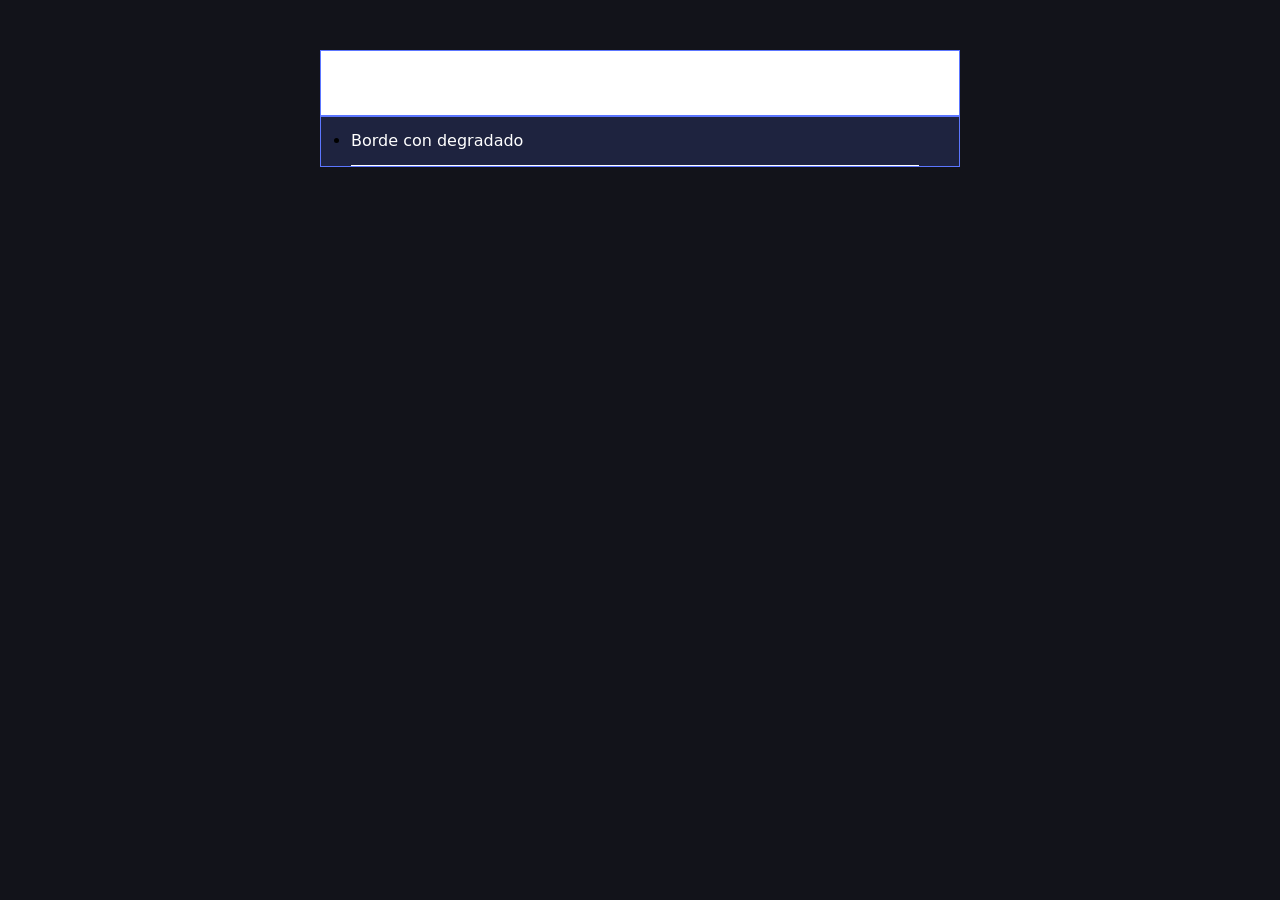
==== index.html @ ee75d784 "Update color variables and styles in index.html" ====
<!DOCTYPE html>
<html lang="es">

<head>
    <meta charset="utf-8">
    <title>Mis trabajos</title>
</head>
<style>
    :root {
        --fondo: #12131A;
        --title: #1D2030;
        --blanco: #ffffff;
        --contenido: #1e233f;
        --border: #5C76FF;
    }

    * {
        margin: 0;
        padding: 0;
        box-sizing: border-box;
    }

    body {
        display: flex;
        justify-content: center;
        align-items: center;
        background: var(--fondo);
        font-family: system-ui, -apple-system, "Segoe UI", Roboto, Arial, sans-serif;
        font-size: 16px;
    }

    h1 {
        text-align: center;
        color: var(--blanco);
        line-height: 2;
    }

    .contenedor {
        margin-top: 50px;
        display: flex;
        flex-direction: column;
        width: 50vw;
        height: 50vh;
    }

    .fila {
        padding: 10px 0 10px 0;
        border: 1px solid var(--border);
    }

    .fila-1 {
        background-color: var(--blanco);
        padding: 0px 30px 0px 30px;
    }

    .fila-2 {
        background-color: var(--contenido);
        padding: 0px 30px 0px 30px;
        color: var(--txt-title);
        line-height: 3;

    }

    a:link {
        color: var(--blanco);
        text-decoration: none;
    }

    a:visited {
        color: var(--blanco);
        text-decoration: none;
    }

    a:hover {

        color: #A7AFDA;
        text-decoration: none;
    }

    a:active {
        color: var(--blanco);
        ;
        text-decoration: none;
    }

    li {
        border-bottom: 1px solid var(--blanco);
        text-decoration: none;
        content: "➜";
        margin-right: 10px;
    }
</style>

<body>
    <div class="contenedor">
        <div class="fila fila-1">
            <h1>Mis trabajos</h1>
        </div>

        <div class="fila fila-2">
            <ul id="lista"></ul>
        </div>
    </div>
    <script>
        fetch("trabajos.json")
            .then(r => r.json())
            .then(trabajos => {
                const lista = document.getElementById("lista");
                trabajos.forEach(t => {
                    const li = document.createElement("li");
                    const a = document.createElement("a");
                    a.href = t.ruta;
                    a.textContent = t.titulo;
                    li.appendChild(a);
                    lista.appendChild(li);
                });
            })
            .catch(() => {
                document.getElementById("lista").textContent = "No se pudo cargar trabajos.json";
            });
    </script>
</body>

</html>
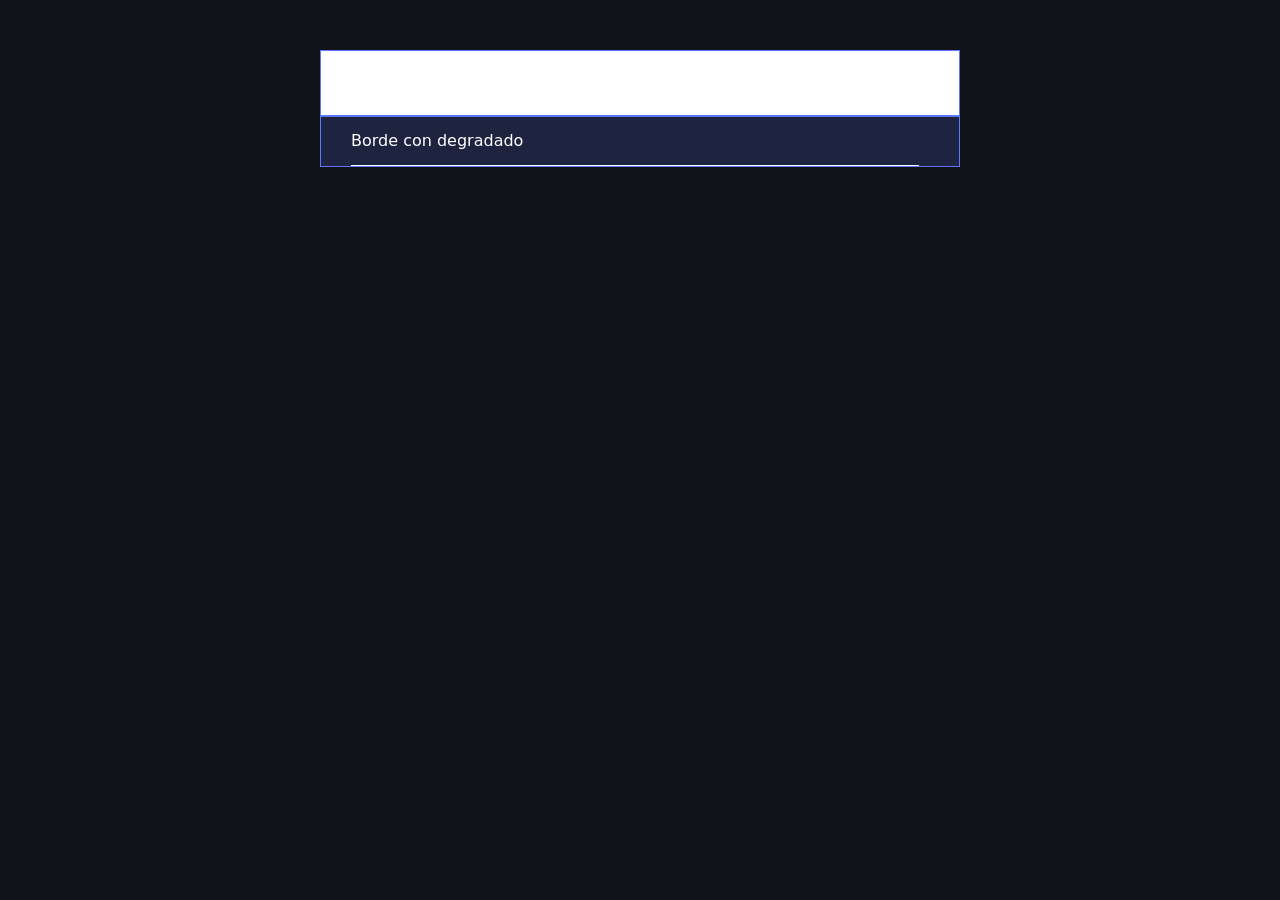
==== commit efd74d09: "Enhance list styles in index.html Added styles for unordered list and adjusted list item styles." ====
--- a/index.html
+++ b/index.html
@@ -83,11 +83,19 @@
         text-decoration: none;
     }
 
+    ul {
+        list-style: none;
+        padding: 0;
+    }
+
     li {
         border-bottom: 1px solid var(--blanco);
-        text-decoration: none;
         content: "➜";
         margin-right: 10px;
+    }
+
+    li:hover {
+        background-color: #333;
     }
 </style>
 
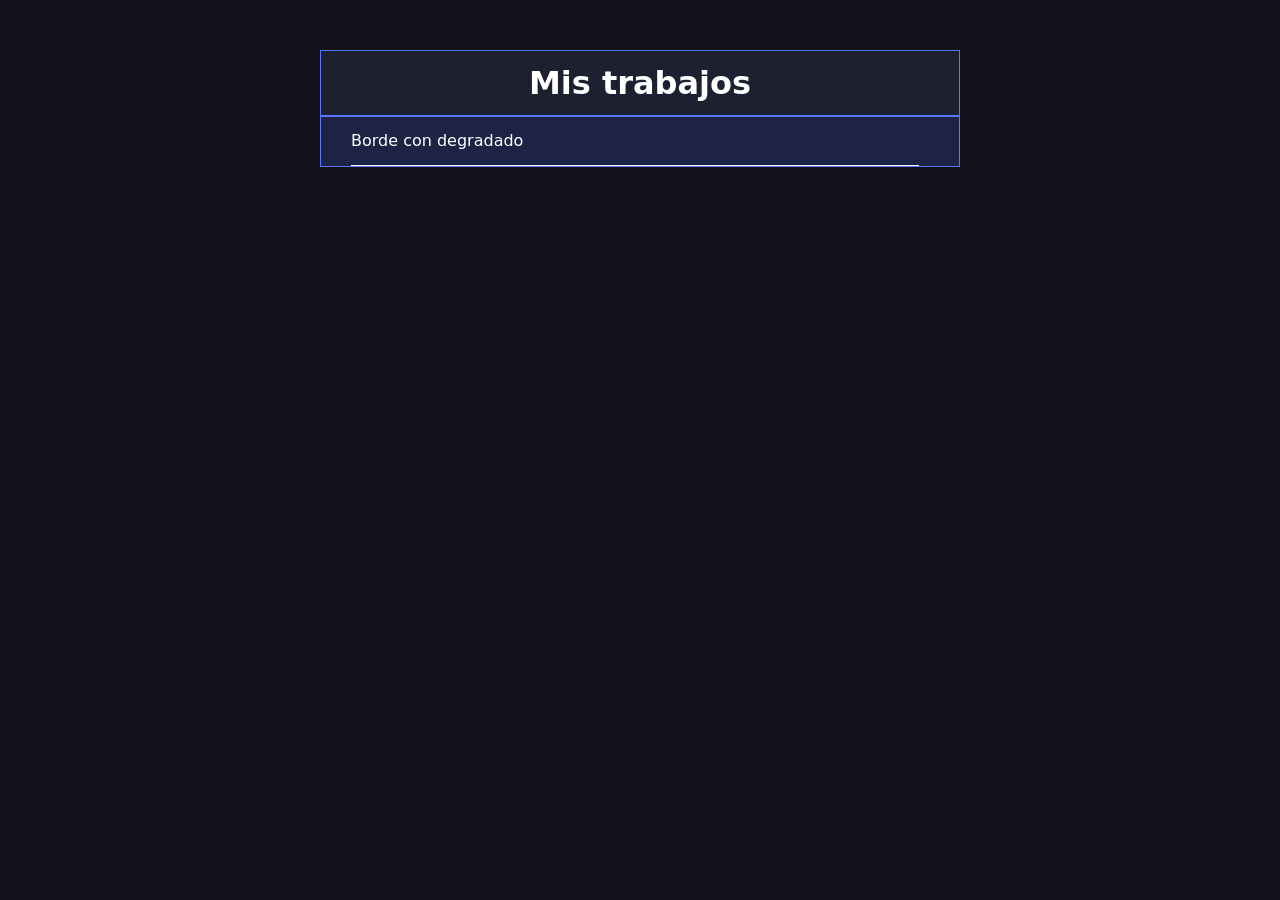
==== commit d5d29b99: "Update index.html" ====
--- a/index.html
+++ b/index.html
@@ -10,7 +10,7 @@
         --fondo: #12131A;
         --title: #1D2030;
         --blanco: #ffffff;
-        --contenido: #1e233f;
+        --contenido: #1D2344;
         --border: #5C76FF;
     }
 
@@ -49,7 +49,7 @@
     }
 
     .fila-1 {
-        background-color: var(--blanco);
+        background-color: var(--title);
         padding: 0px 30px 0px 30px;
     }
 
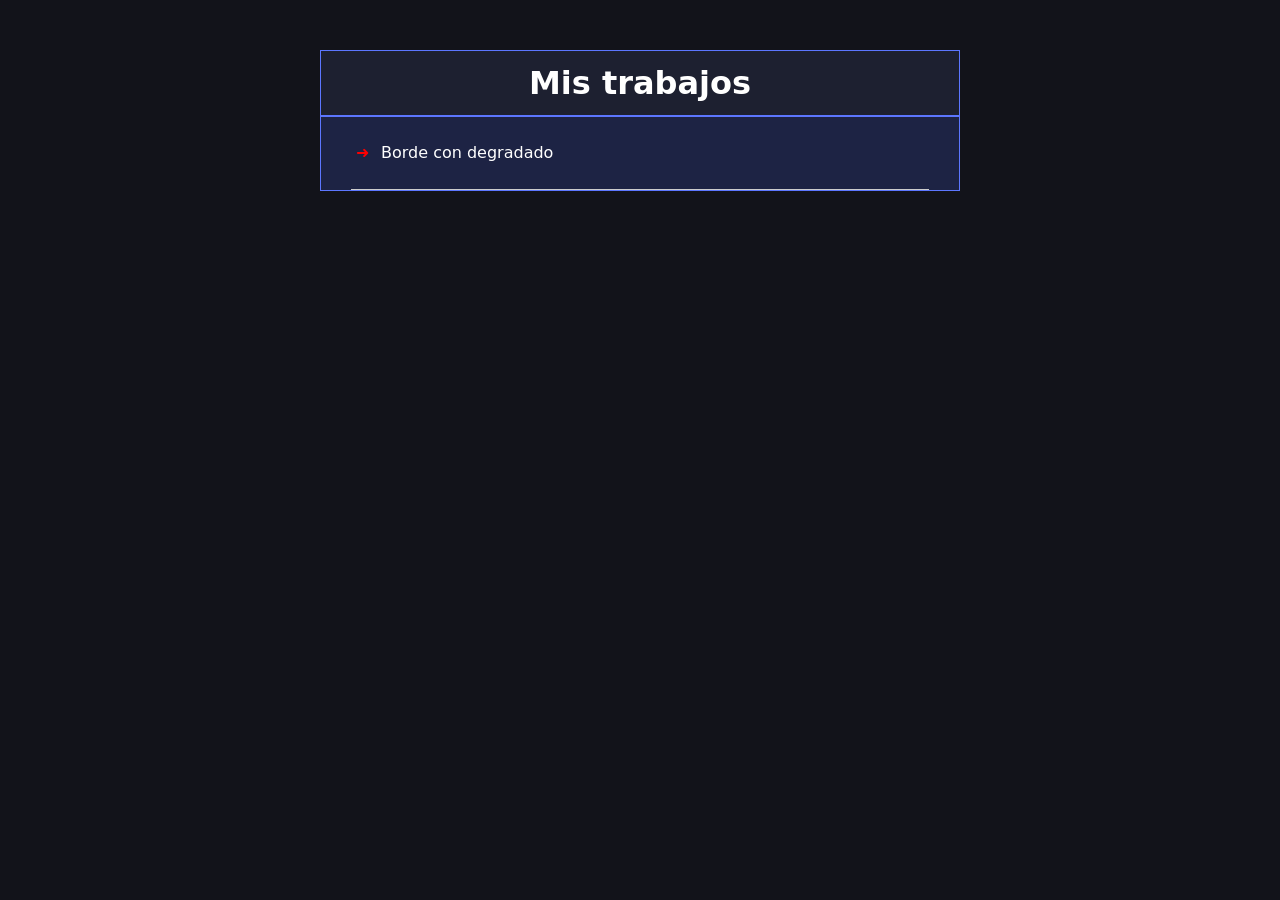
==== commit aa7b398f: "Refactor list item styles and hover effects" ====
--- a/index.html
+++ b/index.html
@@ -84,19 +84,29 @@
     }
 
     ul {
-        list-style: none;
-        padding: 0;
-    }
+    list-style: none;
+    padding: 0;
+}
 
-    li {
-        border-bottom: 1px solid var(--blanco);
-        content: "➜";
-        margin-right: 10px;
-    }
+li {
+    position: relative;
+    padding: 12px 12px 12px 30px;
+    border-bottom: 1px solid #ccc;
+}
 
-    li:hover {
-        background-color: #333;
-    }
+li::before {
+    content: "➜";
+    position: absolute;
+    left: 5px;
+    color: red;
+    font-size: 16px;
+}
+
+li:hover::before {
+    color: white;
+}
+
+
 </style>
 
 <body>
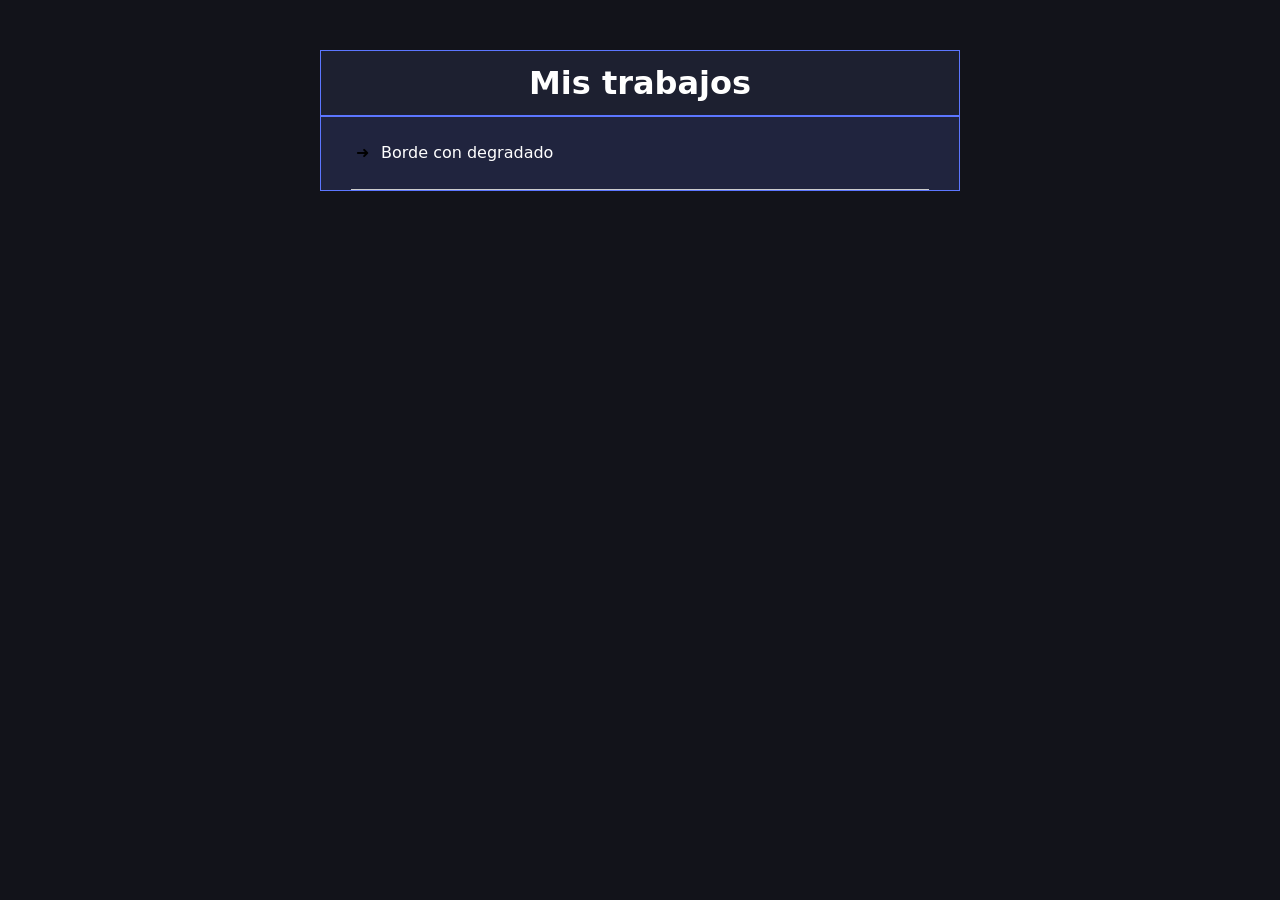
==== commit aa4d0c6c: "Update styles in index.html for improved layout" ====
--- a/index.html
+++ b/index.html
@@ -10,7 +10,7 @@
         --fondo: #12131A;
         --title: #1D2030;
         --blanco: #ffffff;
-        --contenido: #1D2344;
+        --contenido: #20243E;
         --border: #5C76FF;
     }
 
@@ -26,7 +26,10 @@
         align-items: center;
         background: var(--fondo);
         font-family: system-ui, -apple-system, "Segoe UI", Roboto, Arial, sans-serif;
-        font-size: 16px;
+    }
+
+    p {
+        font-size: 20px;
     }
 
     h1 {
@@ -79,34 +82,27 @@
 
     a:active {
         color: var(--blanco);
-        ;
         text-decoration: none;
     }
 
     ul {
-    list-style: none;
-    padding: 0;
-}
+        list-style: none;
+        padding: 0;
+    }
 
-li {
-    position: relative;
-    padding: 12px 12px 12px 30px;
-    border-bottom: 1px solid #ccc;
-}
+    li {
+        position: relative;
+        padding: 12px 12px 12px 30px;
+        border-bottom: 1px solid #ccc;
+    }
 
-li::before {
-    content: "➜";
-    position: absolute;
-    left: 5px;
-    color: red;
-    font-size: 16px;
-}
+    li::before {
+        content: "➜";
+        position: absolute;
+        left: 5px;
+    }
 
-li:hover::before {
-    color: white;
-}
-
-
+   
 </style>
 
 <body>
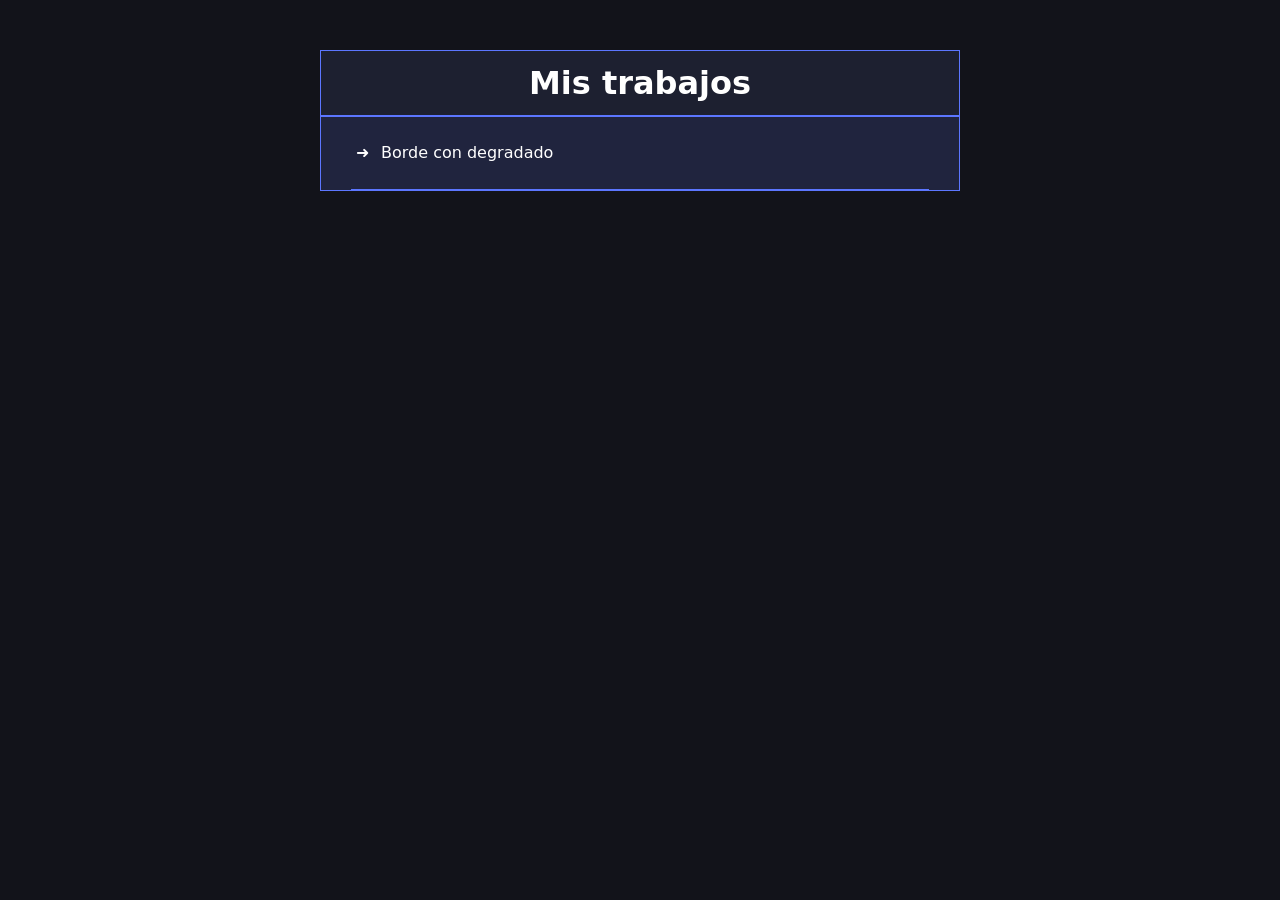
==== commit 14b12495: "Update list item styles and hover effects" ====
--- a/index.html
+++ b/index.html
@@ -93,16 +93,19 @@
     li {
         position: relative;
         padding: 12px 12px 12px 30px;
-        border-bottom: 1px solid #ccc;
+        border-bottom: 1px solid var(--border)
     }
 
     li::before {
         content: "➜";
         position: absolute;
+        color: #ffffff;
         left: 5px;
     }
 
-   
+    li:hover::before {
+        color: #A7AFDA;
+    }
 </style>
 
 <body>
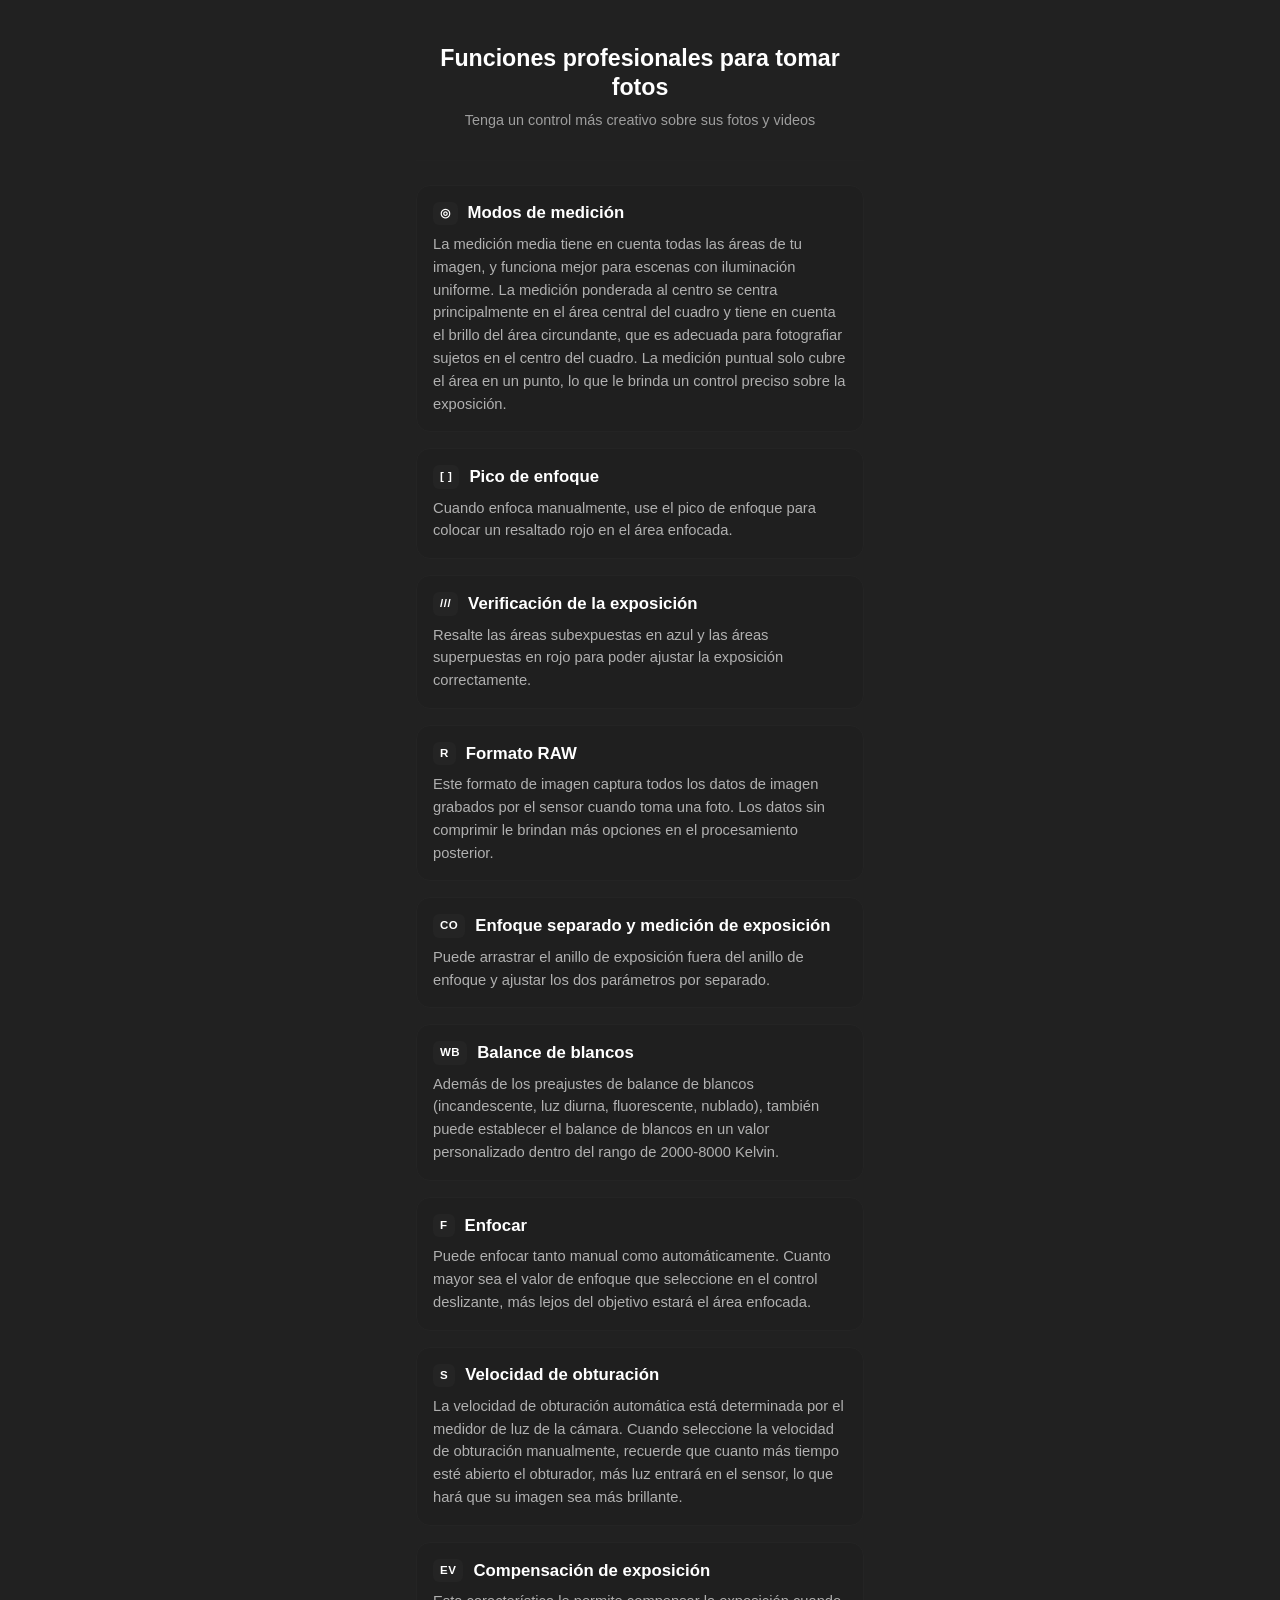
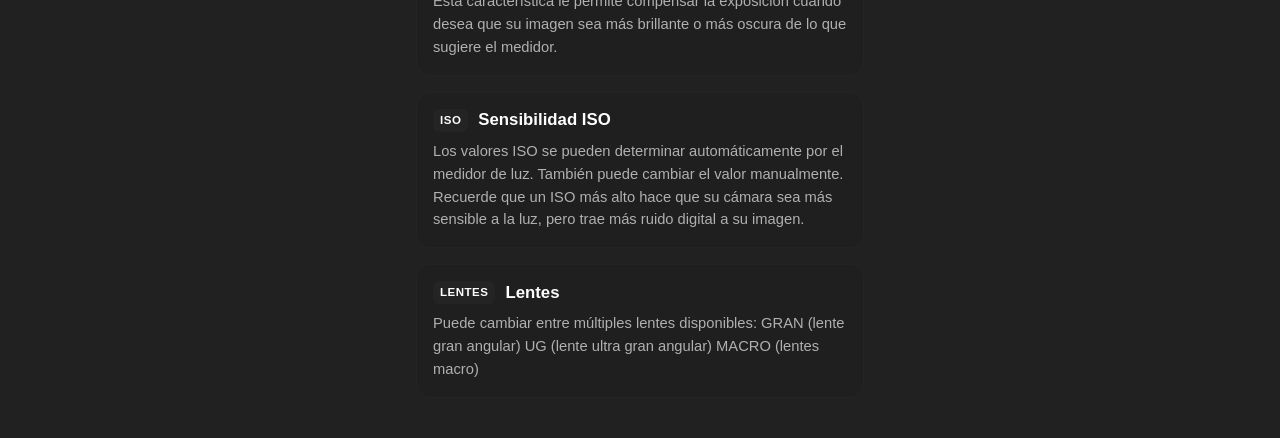
==== commit f74f2526: "Add files via upload" ====
--- a/index.html
+++ b/index.html
@@ -1,141 +1,209 @@
-<!DOCTYPE html>
-<html lang="es">
-
-<head>
-    <meta charset="utf-8">
-    <title>Mis trabajos</title>
-</head>
-<style>
-    :root {
-        --fondo: #12131A;
-        --title: #1D2030;
-        --blanco: #ffffff;
-        --contenido: #20243E;
-        --border: #5C76FF;
-    }
-
-    * {
-        margin: 0;
-        padding: 0;
-        box-sizing: border-box;
-    }
-
-    body {
-        display: flex;
-        justify-content: center;
-        align-items: center;
-        background: var(--fondo);
-        font-family: system-ui, -apple-system, "Segoe UI", Roboto, Arial, sans-serif;
-    }
-
-    p {
-        font-size: 20px;
-    }
-
-    h1 {
-        text-align: center;
-        color: var(--blanco);
-        line-height: 2;
-    }
-
-    .contenedor {
-        margin-top: 50px;
-        display: flex;
-        flex-direction: column;
-        width: 50vw;
-        height: 50vh;
-    }
-
-    .fila {
-        padding: 10px 0 10px 0;
-        border: 1px solid var(--border);
-    }
-
-    .fila-1 {
-        background-color: var(--title);
-        padding: 0px 30px 0px 30px;
-    }
-
-    .fila-2 {
-        background-color: var(--contenido);
-        padding: 0px 30px 0px 30px;
-        color: var(--txt-title);
-        line-height: 3;
-
-    }
-
-    a:link {
-        color: var(--blanco);
-        text-decoration: none;
-    }
-
-    a:visited {
-        color: var(--blanco);
-        text-decoration: none;
-    }
-
-    a:hover {
-
-        color: #A7AFDA;
-        text-decoration: none;
-    }
-
-    a:active {
-        color: var(--blanco);
-        text-decoration: none;
-    }
-
-    ul {
-        list-style: none;
-        padding: 0;
-    }
-
-    li {
-        position: relative;
-        padding: 12px 12px 12px 30px;
-        border-bottom: 1px solid var(--border)
-    }
-
-    li::before {
-        content: "➜";
-        position: absolute;
-        color: #ffffff;
-        left: 5px;
-    }
-
-    li:hover::before {
-        color: #A7AFDA;
-    }
-</style>
-
-<body>
-    <div class="contenedor">
-        <div class="fila fila-1">
-            <h1>Mis trabajos</h1>
-        </div>
-
-        <div class="fila fila-2">
-            <ul id="lista"></ul>
-        </div>
-    </div>
-    <script>
-        fetch("trabajos.json")
-            .then(r => r.json())
-            .then(trabajos => {
-                const lista = document.getElementById("lista");
-                trabajos.forEach(t => {
-                    const li = document.createElement("li");
-                    const a = document.createElement("a");
-                    a.href = t.ruta;
-                    a.textContent = t.titulo;
-                    li.appendChild(a);
-                    lista.appendChild(li);
-                });
-            })
-            .catch(() => {
-                document.getElementById("lista").textContent = "No se pudo cargar trabajos.json";
-            });
-    </script>
-</body>
-
-</html>
+<!DOCTYPE html>
+<html lang="es">
+
+<head>
+    <meta charset="UTF-8">
+    <meta name="viewport" content="width=device-width, initial-scale=1.0, maximum-scale=1.0, user-scalable=no">
+    <title>Funciones profesionales para tomar fotos</title>
+    <style>
+        * {
+            box-sizing: border-box;
+            margin: 0;
+            padding: 0;
+        }
+
+        body {
+            background-color: #212121;
+            color: #e5e5e5;
+            font-family: -apple-system, BlinkMacSystemFont, "Segoe UI", Roboto, Helvetica, Arial, sans-serif;
+            line-height: 1.5;
+            padding: 20px 16px 40px 16px;
+            max-width: 480px;
+            margin: 0 auto;
+            -webkit-font-smoothing: antialiased;
+        }
+
+        header {
+            text-align: center;
+            padding: 24px 8px 28px 8px;
+            border-bottom: 1px solid #222222;
+            margin-bottom: 24px;
+        }
+
+        h1 {
+            color: #ffffff;
+            font-size: 1.45rem;
+            font-weight: 600;
+            line-height: 1.25;
+            margin-bottom: 8px;
+        }
+
+        header p {
+            color: #9e9e9e;
+            font-size: 0.9rem;
+        }
+
+        main {
+            display: flex;
+            flex-direction: column;
+            gap: 16px;
+        }
+
+        section {
+            background-color: #1f1f1f;
+            border: 1px solid #242424;
+            border-radius: 14px;
+            padding: 16px;
+        }
+
+        .card-header {
+            display: flex;
+            align-items: center;
+            gap: 10px;
+            margin-bottom: 8px;
+        }
+
+        .badge {
+            background-color: #242424;
+            color: #ffffff;
+            font-size: 0.72rem;
+            font-weight: 700;
+            padding: 3px 7px;
+            border-radius: 6px;
+            letter-spacing: 0.5px;
+            flex-shrink: 0;
+        }
+
+        h2 {
+            color: #ffffff;
+            font-size: 1.05rem;
+            font-weight: 600;
+            line-height: 1.3;
+        }
+
+        section p {
+            color: #b0b0b0;
+            font-size: 0.92rem;
+            line-height: 1.55;
+        }
+    </style>
+</head>
+
+<body>
+
+    <header>
+        <h1>Funciones profesionales para tomar fotos</h1>
+        <p>Tenga un control más creativo sobre sus fotos y videos</p>
+    </header>
+
+    <main>
+
+        <section>
+            <div class="card-header">
+                <span class="badge">◎</span>
+                <h2>Modos de medición</h2>
+            </div>
+            <p>La medición media tiene en cuenta todas las áreas de tu imagen, y funciona mejor para escenas con
+                iluminación uniforme. La medición ponderada al centro se centra principalmente en el área central del
+                cuadro y tiene en cuenta el brillo del área circundante, que es adecuada para fotografiar sujetos en el
+                centro del cuadro. La medición puntual solo cubre el área en un punto, lo que le brinda un control
+                preciso sobre la exposición.</p>
+        </section>
+
+        <section>
+            <div class="card-header">
+                <span class="badge">[ ]</span>
+                <h2>Pico de enfoque</h2>
+            </div>
+            <p>Cuando enfoca manualmente, use el pico de enfoque para colocar un resaltado rojo en el área enfocada.</p>
+        </section>
+
+        <section>
+            <div class="card-header">
+                <span class="badge">///</span>
+                <h2>Verificación de la exposición</h2>
+            </div>
+            <p>Resalte las áreas subexpuestas en azul y las áreas superpuestas en rojo para poder ajustar la exposición
+                correctamente.</p>
+        </section>
+
+        <section>
+            <div class="card-header">
+                <span class="badge">R</span>
+                <h2>Formato RAW</h2>
+            </div>
+            <p>Este formato de imagen captura todos los datos de imagen grabados por el sensor cuando toma una foto. Los
+                datos sin comprimir le brindan más opciones en el procesamiento posterior.</p>
+        </section>
+
+        <section>
+            <div class="card-header">
+                <span class="badge">CO</span>
+                <h2>Enfoque separado y medición de exposición</h2>
+            </div>
+            <p>Puede arrastrar el anillo de exposición fuera del anillo de enfoque y ajustar los dos parámetros por
+                separado.</p>
+        </section>
+
+        <section>
+            <div class="card-header">
+                <span class="badge">WB</span>
+                <h2>Balance de blancos</h2>
+            </div>
+            <p>Además de los preajustes de balance de blancos (incandescente, luz diurna, fluorescente, nublado),
+                también puede establecer el balance de blancos en un valor personalizado dentro del rango de 2000-8000
+                Kelvin.</p>
+        </section>
+
+        <section>
+            <div class="card-header">
+                <span class="badge">F</span>
+                <h2>Enfocar</h2>
+            </div>
+            <p>Puede enfocar tanto manual como automáticamente. Cuanto mayor sea el valor de enfoque que seleccione en
+                el control deslizante, más lejos del objetivo estará el área enfocada.</p>
+        </section>
+
+        <section>
+            <div class="card-header">
+                <span class="badge">S</span>
+                <h2>Velocidad de obturación</h2>
+            </div>
+            <p>La velocidad de obturación automática está determinada por el medidor de luz de la cámara. Cuando
+                seleccione la velocidad de obturación manualmente, recuerde que cuanto más tiempo esté abierto el
+                obturador, más luz entrará en el sensor, lo que hará que su imagen sea más brillante.</p>
+        </section>
+
+        <section>
+            <div class="card-header">
+                <span class="badge">EV</span>
+                <h2>Compensación de exposición</h2>
+            </div>
+            <p>Esta característica le permite compensar la exposición cuando desea que su imagen sea más brillante o más
+                oscura de lo que sugiere el medidor.</p>
+        </section>
+
+        <section>
+            <div class="card-header">
+                <span class="badge">ISO</span>
+                <h2>Sensibilidad ISO</h2>
+            </div>
+            <p>Los valores ISO se pueden determinar automáticamente por el medidor de luz. También puede cambiar el
+                valor manualmente. Recuerde que un ISO más alto hace que su cámara sea más sensible a la luz, pero trae
+                más ruido digital a su imagen.</p>
+        </section>
+
+        <section>
+            <div class="card-header">
+                <span class="badge">LENTES</span>
+                <h2>Lentes</h2>
+            </div>
+            <p>Puede cambiar entre múltiples lentes disponibles: GRAN (lente gran angular) UG (lente ultra gran angular)
+                MACRO (lentes macro)</p>
+        </section>
+
+    </main>
+
+</body>
+
+</html>
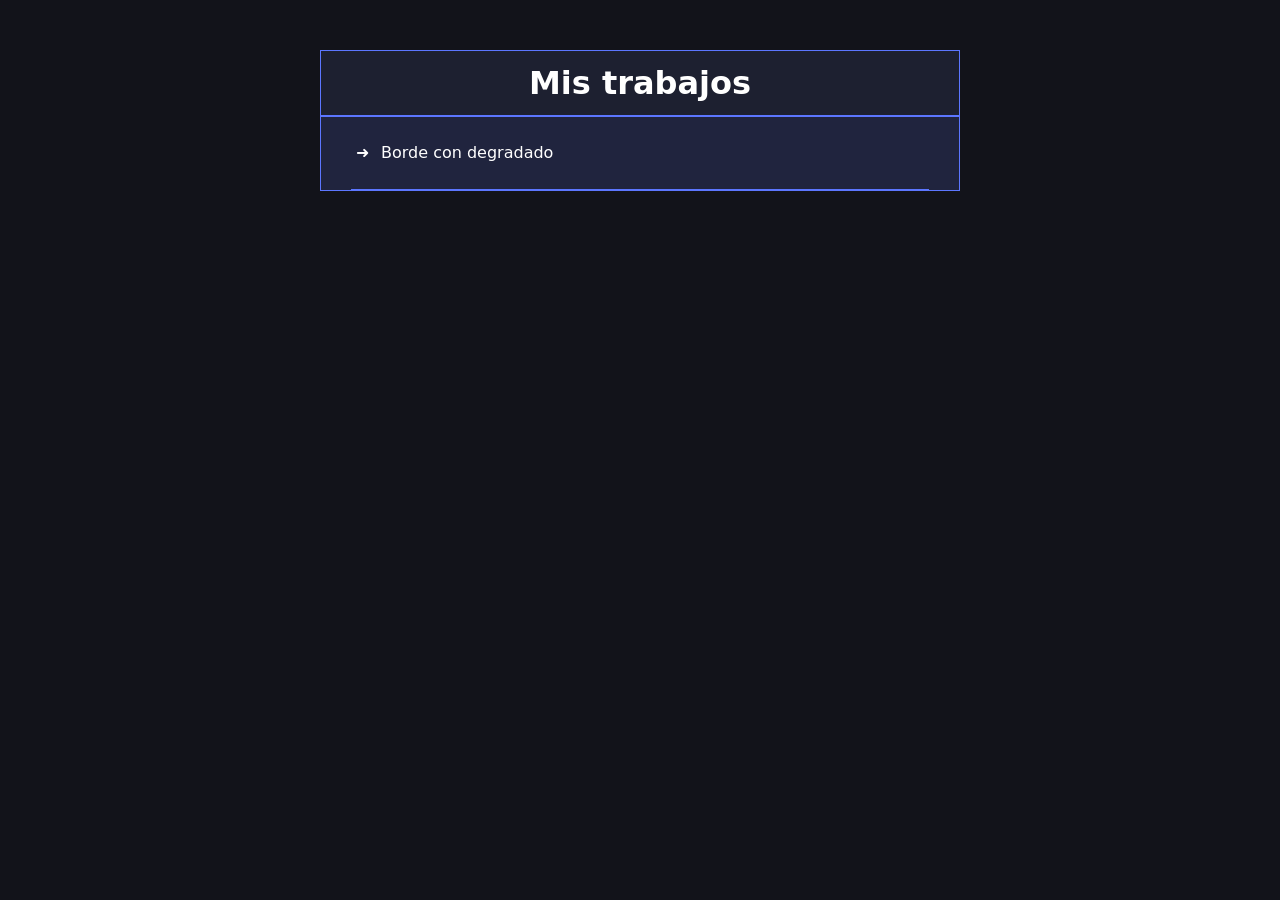
==== commit f5643787: "Replace old content with new HTML structure la descagamos" ====
--- a/index.html
+++ b/index.html
@@ -2,208 +2,140 @@
 <html lang="es">
 
 <head>
-    <meta charset="UTF-8">
-    <meta name="viewport" content="width=device-width, initial-scale=1.0, maximum-scale=1.0, user-scalable=no">
-    <title>Funciones profesionales para tomar fotos</title>
-    <style>
-        * {
-            box-sizing: border-box;
-            margin: 0;
-            padding: 0;
-        }
+    <meta charset="utf-8">
+    <title>Mis trabajos</title>
+</head>
+<style>
+    :root {
+        --fondo: #12131A;
+        --title: #1D2030;
+        --blanco: #ffffff;
+        --contenido: #20243E;
+        --border: #5C76FF;
+    }
 
-        body {
-            background-color: #212121;
-            color: #e5e5e5;
-            font-family: -apple-system, BlinkMacSystemFont, "Segoe UI", Roboto, Helvetica, Arial, sans-serif;
-            line-height: 1.5;
-            padding: 20px 16px 40px 16px;
-            max-width: 480px;
-            margin: 0 auto;
-            -webkit-font-smoothing: antialiased;
-        }
+    * {
+        margin: 0;
+        padding: 0;
+        box-sizing: border-box;
+    }
 
-        header {
-            text-align: center;
-            padding: 24px 8px 28px 8px;
-            border-bottom: 1px solid #222222;
-            margin-bottom: 24px;
-        }
+    body {
+        display: flex;
+        justify-content: center;
+        align-items: center;
+        background: var(--fondo);
+        font-family: system-ui, -apple-system, "Segoe UI", Roboto, Arial, sans-serif;
+    }
 
-        h1 {
-            color: #ffffff;
-            font-size: 1.45rem;
-            font-weight: 600;
-            line-height: 1.25;
-            margin-bottom: 8px;
-        }
+    p {
+        font-size: 20px;
+    }
 
-        header p {
-            color: #9e9e9e;
-            font-size: 0.9rem;
-        }
+    h1 {
+        text-align: center;
+        color: var(--blanco);
+        line-height: 2;
+    }
 
-        main {
-            display: flex;
-            flex-direction: column;
-            gap: 16px;
-        }
+    .contenedor {
+        margin-top: 50px;
+        display: flex;
+        flex-direction: column;
+        width: 50vw;
+        height: 50vh;
+    }
 
-        section {
-            background-color: #1f1f1f;
-            border: 1px solid #242424;
-            border-radius: 14px;
-            padding: 16px;
-        }
+    .fila {
+        padding: 10px 0 10px 0;
+        border: 1px solid var(--border);
+    }
 
-        .card-header {
-            display: flex;
-            align-items: center;
-            gap: 10px;
-            margin-bottom: 8px;
-        }
+    .fila-1 {
+        background-color: var(--title);
+        padding: 0px 30px 0px 30px;
+    }
 
-        .badge {
-            background-color: #242424;
-            color: #ffffff;
-            font-size: 0.72rem;
-            font-weight: 700;
-            padding: 3px 7px;
-            border-radius: 6px;
-            letter-spacing: 0.5px;
-            flex-shrink: 0;
-        }
+    .fila-2 {
+        background-color: var(--contenido);
+        padding: 0px 30px 0px 30px;
+        color: var(--txt-title);
+        line-height: 3;
 
-        h2 {
-            color: #ffffff;
-            font-size: 1.05rem;
-            font-weight: 600;
-            line-height: 1.3;
-        }
+    }
 
-        section p {
-            color: #b0b0b0;
-            font-size: 0.92rem;
-            line-height: 1.55;
-        }
-    </style>
-</head>
+    a:link {
+        color: var(--blanco);
+        text-decoration: none;
+    }
+
+    a:visited {
+        color: var(--blanco);
+        text-decoration: none;
+    }
+
+    a:hover {
+
+        color: #A7AFDA;
+        text-decoration: none;
+    }
+
+    a:active {
+        color: var(--blanco);
+        text-decoration: none;
+    }
+
+    ul {
+        list-style: none;
+        padding: 0;
+    }
+
+    li {
+        position: relative;
+        padding: 12px 12px 12px 30px;
+        border-bottom: 1px solid var(--border)
+    }
+
+    li::before {
+        content: "➜";
+        position: absolute;
+        color: #ffffff;
+        left: 5px;
+    }
+
+    li:hover::before {
+        color: #A7AFDA;
+    }
+</style>
 
 <body>
+    <div class="contenedor">
+        <div class="fila fila-1">
+            <h1>Mis trabajos</h1>
+        </div>
 
-    <header>
-        <h1>Funciones profesionales para tomar fotos</h1>
-        <p>Tenga un control más creativo sobre sus fotos y videos</p>
-    </header>
-
-    <main>
-
-        <section>
-            <div class="card-header">
-                <span class="badge">◎</span>
-                <h2>Modos de medición</h2>
-            </div>
-            <p>La medición media tiene en cuenta todas las áreas de tu imagen, y funciona mejor para escenas con
-                iluminación uniforme. La medición ponderada al centro se centra principalmente en el área central del
-                cuadro y tiene en cuenta el brillo del área circundante, que es adecuada para fotografiar sujetos en el
-                centro del cuadro. La medición puntual solo cubre el área en un punto, lo que le brinda un control
-                preciso sobre la exposición.</p>
-        </section>
-
-        <section>
-            <div class="card-header">
-                <span class="badge">[ ]</span>
-                <h2>Pico de enfoque</h2>
-            </div>
-            <p>Cuando enfoca manualmente, use el pico de enfoque para colocar un resaltado rojo en el área enfocada.</p>
-        </section>
-
-        <section>
-            <div class="card-header">
-                <span class="badge">///</span>
-                <h2>Verificación de la exposición</h2>
-            </div>
-            <p>Resalte las áreas subexpuestas en azul y las áreas superpuestas en rojo para poder ajustar la exposición
-                correctamente.</p>
-        </section>
-
-        <section>
-            <div class="card-header">
-                <span class="badge">R</span>
-                <h2>Formato RAW</h2>
-            </div>
-            <p>Este formato de imagen captura todos los datos de imagen grabados por el sensor cuando toma una foto. Los
-                datos sin comprimir le brindan más opciones en el procesamiento posterior.</p>
-        </section>
-
-        <section>
-            <div class="card-header">
-                <span class="badge">CO</span>
-                <h2>Enfoque separado y medición de exposición</h2>
-            </div>
-            <p>Puede arrastrar el anillo de exposición fuera del anillo de enfoque y ajustar los dos parámetros por
-                separado.</p>
-        </section>
-
-        <section>
-            <div class="card-header">
-                <span class="badge">WB</span>
-                <h2>Balance de blancos</h2>
-            </div>
-            <p>Además de los preajustes de balance de blancos (incandescente, luz diurna, fluorescente, nublado),
-                también puede establecer el balance de blancos en un valor personalizado dentro del rango de 2000-8000
-                Kelvin.</p>
-        </section>
-
-        <section>
-            <div class="card-header">
-                <span class="badge">F</span>
-                <h2>Enfocar</h2>
-            </div>
-            <p>Puede enfocar tanto manual como automáticamente. Cuanto mayor sea el valor de enfoque que seleccione en
-                el control deslizante, más lejos del objetivo estará el área enfocada.</p>
-        </section>
-
-        <section>
-            <div class="card-header">
-                <span class="badge">S</span>
-                <h2>Velocidad de obturación</h2>
-            </div>
-            <p>La velocidad de obturación automática está determinada por el medidor de luz de la cámara. Cuando
-                seleccione la velocidad de obturación manualmente, recuerde que cuanto más tiempo esté abierto el
-                obturador, más luz entrará en el sensor, lo que hará que su imagen sea más brillante.</p>
-        </section>
-
-        <section>
-            <div class="card-header">
-                <span class="badge">EV</span>
-                <h2>Compensación de exposición</h2>
-            </div>
-            <p>Esta característica le permite compensar la exposición cuando desea que su imagen sea más brillante o más
-                oscura de lo que sugiere el medidor.</p>
-        </section>
-
-        <section>
-            <div class="card-header">
-                <span class="badge">ISO</span>
-                <h2>Sensibilidad ISO</h2>
-            </div>
-            <p>Los valores ISO se pueden determinar automáticamente por el medidor de luz. También puede cambiar el
-                valor manualmente. Recuerde que un ISO más alto hace que su cámara sea más sensible a la luz, pero trae
-                más ruido digital a su imagen.</p>
-        </section>
-
-        <section>
-            <div class="card-header">
-                <span class="badge">LENTES</span>
-                <h2>Lentes</h2>
-            </div>
-            <p>Puede cambiar entre múltiples lentes disponibles: GRAN (lente gran angular) UG (lente ultra gran angular)
-                MACRO (lentes macro)</p>
-        </section>
-
-    </main>
-
+        <div class="fila fila-2">
+            <ul id="lista"></ul>
+        </div>
+    </div>
+    <script>
+        fetch("trabajos.json")
+            .then(r => r.json())
+            .then(trabajos => {
+                const lista = document.getElementById("lista");
+                trabajos.forEach(t => {
+                    const li = document.createElement("li");
+                    const a = document.createElement("a");
+                    a.href = t.ruta;
+                    a.textContent = t.titulo;
+                    li.appendChild(a);
+                    lista.appendChild(li);
+                });
+            })
+            .catch(() => {
+                document.getElementById("lista").textContent = "No se pudo cargar trabajos.json";
+            });
+    </script>
 </body>
 
-</html>+</html>
